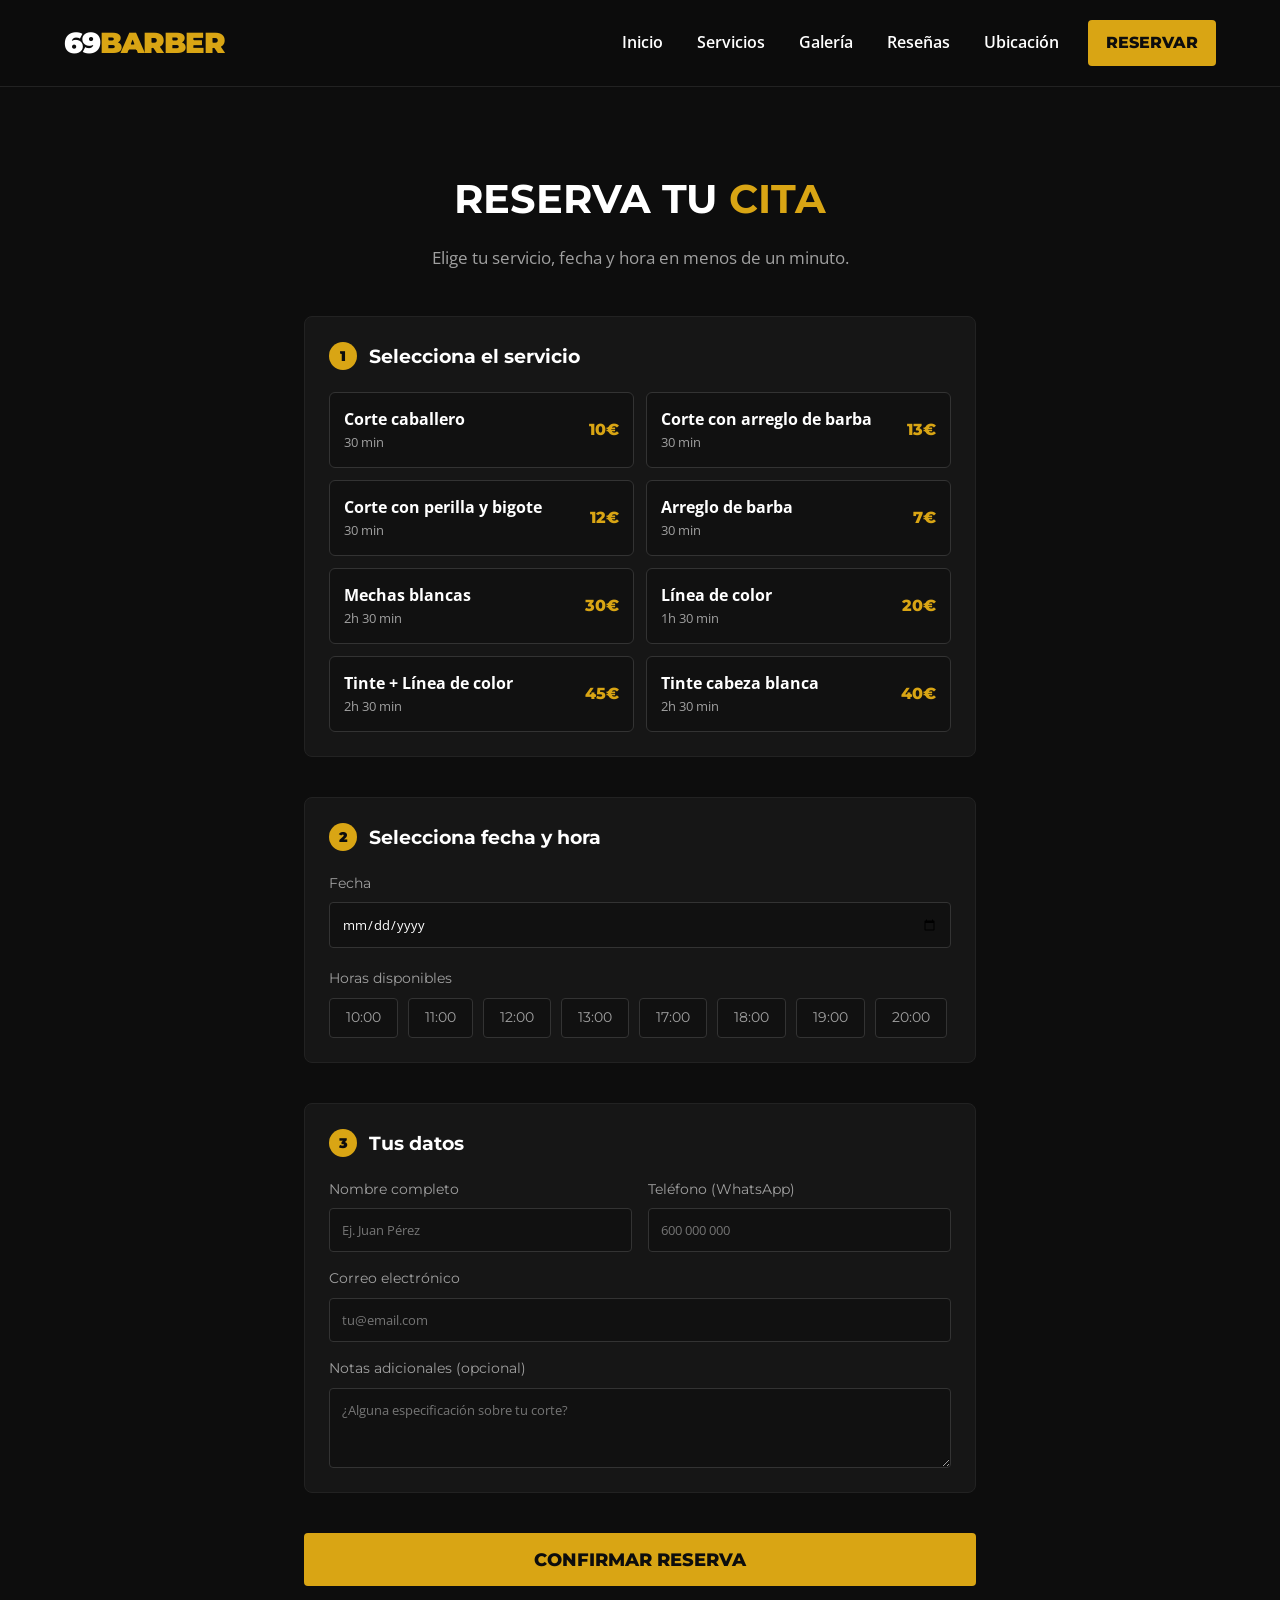
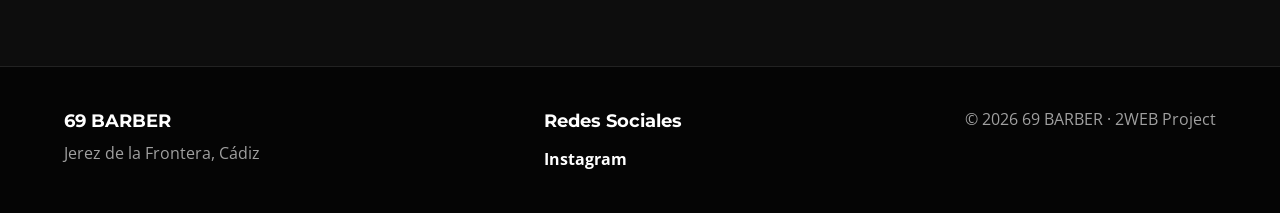
==== reserva.html @ a8b206e9 "Subida de multimedia, cambios en página principal y creación de página de reservas" ====
<!DOCTYPE html>
<html lang="es">
<head>
  <meta charset="UTF-8">
  <meta name="viewport" content="width=device-width, initial-scale=1.0">
  <title>Reserva tu Cita · 69 BARBER</title>
  <link rel="icon" type="image/svg+xml" href="imagenes/logo-69.svg">
  <link rel="stylesheet" href="estilos/estilos.css">
  <link rel="stylesheet" href="estilos/estilos-reserva.css">
  <link rel="preconnect" href="https://fonts.googleapis.com">
  <link rel="preconnect" href="https://fonts.gstatic.com" crossorigin>
  <link href="https://fonts.googleapis.com/css2?family=Montserrat:wght@700;800;900&family=Open+Sans:wght@400;600&family=Permanent+Marker&display=swap" rel="stylesheet">
</head>
<body>

  <header class="header">
    <a href="index.html" class="logo">69<span>BARBER</span></a>
    <input type="checkbox" id="menu-toggle" class="menu-toggle-input" aria-label="Abrir menú">
    <label for="menu-toggle" class="menu-toggle" aria-label="Menú hamburguesa">
      <span></span><span></span><span></span>
    </label>
    <nav class="nav">
      <a href="index.html#inicio">Inicio</a>
      <a href="index.html#servicios">Servicios</a>
      <a href="index.html#galeria">Galería</a>
      <a href="index.html#resenas">Reseñas</a>
      <a href="index.html#ubicacion">Ubicación</a>
      <a href="reserva.html" class="btn btn-mostaza nav-reservar">Reservar</a>
    </nav>
  </header>

  <section class="seccion seccion-reserva">
    <div class="contenedor">
      <h2>RESERVA TU <span class="texto-mostaza">CITA</span></h2>
      <p class="seccion-subtitulo">Elige tu servicio, fecha y hora en menos de un minuto.</p>

      <form class="form-reserva" action="#" method="POST">
        
        <div class="paso-reserva">
          <h3 class="paso-titulo"><span>1</span> Selecciona el servicio</h3>
          <div class="grid-reserva-servicios">
            
            <label class="tarjeta-opcion">
              <input type="radio" name="servicio" value="corte-caballero" required>
              <div class="opcion-contenido">
                <div>
                  <strong>Corte caballero</strong>
                  <p>30 min</p>
                </div>
                <span class="precio">10€</span>
              </div>
            </label>

            <label class="tarjeta-opcion">
              <input type="radio" name="servicio" value="corte-barba">
              <div class="opcion-contenido">
                <div>
                  <strong>Corte con arreglo de barba</strong>
                  <p>30 min</p>
                </div>
                <span class="precio">13€</span>
              </div>
            </label>

            <label class="tarjeta-opcion">
              <input type="radio" name="servicio" value="corte-perilla">
              <div class="opcion-contenido">
                <div>
                  <strong>Corte con perilla y bigote</strong>
                  <p>30 min</p>
                </div>
                <span class="precio">12€</span>
              </div>
            </label>

            <label class="tarjeta-opcion">
              <input type="radio" name="servicio" value="arreglo-barba">
              <div class="opcion-contenido">
                <div>
                  <strong>Arreglo de barba</strong>
                  <p>30 min</p>
                </div>
                <span class="precio">7€</span>
              </div>
            </label>

            <label class="tarjeta-opcion">
              <input type="radio" name="servicio" value="mechas-blancas">
              <div class="opcion-contenido">
                <div>
                  <strong>Mechas blancas</strong>
                  <p>2h 30 min</p>
                </div>
                <span class="precio">30€</span>
              </div>
            </label>

            <label class="tarjeta-opcion">
              <input type="radio" name="servicio" value="linea-color">
              <div class="opcion-contenido">
                <div>
                  <strong>Línea de color</strong>
                  <p>1h 30 min</p>
                </div>
                <span class="precio">20€</span>
              </div>
            </label>

            <label class="tarjeta-opcion">
              <input type="radio" name="servicio" value="tinte-linea">
              <div class="opcion-contenido">
                <div>
                  <strong>Tinte + Línea de color</strong>
                  <p>2h 30 min</p>
                </div>
                <span class="precio">45€</span>
              </div>
            </label>

            <label class="tarjeta-opcion">
              <input type="radio" name="servicio" value="tinte-blanco">
              <div class="opcion-contenido">
                <div>
                  <strong>Tinte cabeza blanca</strong>
                  <p>2h 30 min</p>
                </div>
                <span class="precio">40€</span>
              </div>
            </label>

          </div>
        </div>

        <div class="paso-reserva">
          <h3 class="paso-titulo"><span>2</span> Selecciona fecha y hora</h3>
          <div class="grid-fecha-hora">
            <div class="campo-grupo">
              <label for="fecha">Fecha</label>
              <input type="date" id="fecha" name="fecha" class="input-form" required>
            </div>
            
            <div class="campo-grupo">
              <label>Horas disponibles</label>
              <div class="grid-horas">
                <label class="hora-opcion"><input type="radio" name="hora" value="10:00" required><span>10:00</span></label>
                <label class="hora-opcion"><input type="radio" name="hora" value="11:00"><span>11:00</span></label>
                <label class="hora-opcion"><input type="radio" name="hora" value="12:00"><span>12:00</span></label>
                <label class="hora-opcion"><input type="radio" name="hora" value="13:00"><span>13:00</span></label>
                <label class="hora-opcion"><input type="radio" name="hora" value="17:00"><span>17:00</span></label>
                <label class="hora-opcion"><input type="radio" name="hora" value="18:00"><span>18:00</span></label>
                <label class="hora-opcion"><input type="radio" name="hora" value="19:00"><span>19:00</span></label>
                <label class="hora-opcion"><input type="radio" name="hora" value="20:00"><span>20:00</span></label>
              </div>
            </div>
          </div>
        </div>

        <div class="paso-reserva">
          <h3 class="paso-titulo"><span>3</span> Tus datos</h3>
          <div class="grid-datos">
            <div class="campo-grupo">
              <label for="nombre">Nombre completo</label>
              <input type="text" id="nombre" name="nombre" placeholder="Ej. Juan Pérez" class="input-form" required>
            </div>
            <div class="campo-grupo">
              <label for="telefono">Teléfono (WhatsApp)</label>
              <input type="tel" id="telefono" name="telefono" placeholder="600 000 000" class="input-form" required>
            </div>
            <div class="campo-grupo campo-full">
              <label for="email">Correo electrónico</label>
              <input type="email" id="email" name="email" placeholder="tu@email.com" class="input-form" required>
            </div>
            <div class="campo-grupo campo-full">
              <label for="notas">Notas adicionales (opcional)</label>
              <textarea id="notas" name="notas" rows="3" placeholder="¿Alguna especificación sobre tu corte?" class="input-form"></textarea>
            </div>
          </div>
        </div>

        <button type="submit" class="btn btn-mostaza btn-confirmar">Confirmar reserva</button>
      </form>
    </div>
  </section>

  <footer class="footer">
    <div>
      <h3>69 BARBER</h3>
      <p>Jerez de la Frontera, Cádiz</p>
    </div>
    <div class="footer-contacto">
      <h3>Redes Sociales</h3>
      <div class="redes-sociales">
        <a href="https://www.instagram.com/69thebarber_/" target="_blank" rel="noopener noreferrer">Instagram</a>
      </div>
    </div>
    <div>
      <p>&copy; 2026 69 BARBER · 2WEB Project</p>
    </div>
  </footer>

</body>
</html>
---- estilos/estilos.css ----
:root {
  --negro-fondo: #0d0d0d;
  --negro-tarjeta: #161616;
  --blanco: #ffffff;
  --gris-texto: #a0a0a0;
  --mostaza: #d9a514;
  --mostaza-hover: #e7b92a;
  --fuente-titulo: 'Montserrat', sans-serif;
  --fuente-cuerpo: 'Open Sans', sans-serif;
  --fuente-grafiti: 'Permanent Marker', cursive;
}

* {
  box-sizing: border-box;
  margin: 0;
  padding: 0;
}

body {
  background-color: var(--negro-fondo);
  color: var(--blanco);
  font-family: var(--fuente-cuerpo);
  line-height: 1.6;
}

.texto-mostaza { color: var(--mostaza); }

.subrayado-mostaza {
  text-decoration: underline;
  text-decoration-color: var(--mostaza);
  text-decoration-thickness: 3px;
  text-underline-offset: 6px;
}

.contenedor {
  max-width: 1200px;
  margin: 0 auto;
}

.btn {
  display: inline-block;
  padding: 12px 24px;
  font-family: var(--fuente-titulo);
  font-weight: 800;
  text-transform: uppercase;
  text-decoration: none;
  border-radius: 4px;
  transition: 0.3s;
}

.btn-mostaza {
  background-color: var(--mostaza);
  color: var(--negro-fondo);
}

.btn-mostaza:hover {
  background-color: var(--mostaza-hover);
  transform: translateY(-2px);
}

.btn-borde {
  border: 2px solid var(--blanco);
  color: var(--blanco);
}

.btn-borde:hover {
  background-color: var(--blanco);
  color: var(--negro-fondo);
}

.header {
  display: flex;
  justify-content: space-between;
  align-items: center;
  padding: 20px 5%;
  background-color: rgba(13, 13, 13, 0.95);
  position: sticky;
  top: 0;
  z-index: 9999;
  border-bottom: 1px solid #222;
}

.logo {
  font-family: var(--fuente-titulo);
  font-size: 1.8rem;
  font-weight: 900;
  letter-spacing: -1px;
  text-decoration: none;
  color: var(--blanco);
}

.logo span { color: var(--mostaza); }

.logo-img {
  max-height: 56px;
  max-width: 240px;
  width: auto;
  height: auto;
  display: block;
}

.nav a:not(.btn) {
  color: var(--blanco);
  text-decoration: none;
  margin: 0 15px;
  font-weight: 600;
  transition: 0.3s;
}

.nav a:not(.btn):hover {
  color: var(--mostaza);
  text-decoration: underline;
  text-decoration-thickness: 3px;
  text-underline-offset: 6px;
}

.nav-reservar {
  margin: 0 0 0 10px;
  padding: 10px 18px;
}

.menu-toggle-input {
  display: none;
}

.menu-toggle {
  display: none;
  cursor: pointer;
  flex-direction: column;
  gap: 5px;
  padding: 6px;
}

.menu-toggle span {
  display: block;
  width: 30px;
  height: 3px;
  background-color: var(--blanco);
  border-radius: 2px;
}

.hero {
  height: 100vh;
  display: flex;
  align-items: center;
  justify-content: center;
  text-align: center;
  padding: 0 20px 20px 20px;
  background: linear-gradient(120deg, rgba(13,13,13,0.3) 0%, rgba(13,13,13,0.4) 60%),
              url('../imagenes/local/download.gif') center/cover fixed no-repeat ;
  background-blend-mode:color-burn;
  
  position: relative;
  overflow: hidden;
}

.barber-pole {
  position: absolute;
  top: 50%;
  transform: translateY(-50%);
  width: 42px;
  height: 220px;
  border-radius: 8px;
  background:
    repeating-linear-gradient(
      55deg,
      #2a6fd6 0 9px,
      #ffffff 9px 18px,
      #e63946 18px 27px,
      #ffffff 27px 36px
    );
  box-shadow: 0 8px 20px rgba(0, 0, 0, 0.55);
}

.barber-pole::before,
.barber-pole::after {
  content: "";
  position: absolute;
  left: 0;
  right: 0;
  height: 20px;
  background: linear-gradient(180deg, #d7d7d7, #8a8a8a);
}

.barber-pole::before {
  top: -14px;
  height: 20px;
  border-radius: 8px 8px 0 0;
}

.barber-pole::after {
  bottom: -14px;
  background: linear-gradient(0deg, #d7d7d7, #8a8a8a);
  border-radius: 0 0 8px 8px;
}

.barber-pole-izq { left: 6%; }
.barber-pole-der { right: 6%; }

.badge {
  background-color: var(--mostaza);
  color: var(--negro-fondo);
  padding: 4px 12px;
  font-size: 1rem;
  font-weight: 800;
  letter-spacing: 2px;
  border-radius: 3px;
}

.hero-wordmark {
  font-family: var(--fuente-grafiti);
  font-size: clamp(4.5rem, 14vw, 9rem);
  line-height: 1;
  letter-spacing: 2px;
  margin: 18px 0;
  color: var(--blanco);
  text-shadow: 4px 4px 0 rgba(0, 0, 0, 0.5);
}

.hero-logo {
  max-width: min(620px, 82vw);
  width: 100%;
  height: auto;
  display: block;
  margin: 18px auto;
}

.hero-wordmark span {
  color: var(--mostaza);
  display: block;
}

.hero p {
  color: var(--gris-texto);
  font-size: 1.2rem;
  max-width: 620px;
  margin: 0 auto 20px;
}

.hero-valoracion {
  display: flex;
  align-items: center;
  justify-content: center;
  gap: 10px;
  margin-bottom: 25px;
  flex-wrap: wrap;
}

.estrellas {
  color: var(--mostaza);
  font-size: 1.1rem;
  letter-spacing: 2px;
}

.valoracion-num {
  font-family: var(--fuente-titulo);
  font-weight: 900;
  font-size: 1.2rem;
}

.valoracion-texto {
  color: var(--gris-texto);
  font-size: 0.95rem;
}

.hero-btns .btn { margin: 0 10px; }

.franja-confianza {
  border-top: 1px solid rgba(217, 165, 20, 0.35);
  border-bottom: 1px solid rgba(217, 165, 20, 0.35);
  background-color: #0a0a0a;
  padding: 28px 5%;
}

.franja-confianza .contenedor {
  display: flex;
  flex-wrap: wrap;
  justify-content: space-around;
  gap: 24px;
  text-align: center;
}

.franja-numero {
  display: block;
  font-family: var(--fuente-titulo);
  font-weight: 900;
  font-size: 1.9rem;
  color: var(--mostaza);
  line-height: 1.1;
}

.franja-item p {
  color: var(--gris-texto);
  font-size: 0.9rem;
  margin-top: 4px;
  max-width: 220px;
}

.seccion {
  padding: 80px 5%;
}

.seccion h2 {
  font-family: var(--fuente-titulo);
  font-size: 2.5rem;
  text-align: center;
  margin-bottom: 14px;
}

.seccion-subtitulo {
  color: var(--gris-texto);
  font-size: 1.05rem;
  text-align: center;
  max-width: 640px;
  margin: 0 auto 44px;
}

.grid-servicios {
  display: grid;
  grid-template-columns: repeat(auto-fit, minmax(300px, 1fr));
  gap: 18px;
}

.servicio-card {
  background-color: var(--negro-tarjeta);
  border: 1px solid #222;
  border-radius: 8px;
  padding: 24px;
  display: flex;
  justify-content: space-between;
  align-items: center;
  gap: 16px;
  transition: 0.3s;
}

.servicio-card:hover {
  border-color: var(--mostaza);
  transform: translateY(-4px);
  cursor:pointer;
}

.servicio-info h3 {
  font-family: var(--fuente-titulo);
  font-size: 1.05rem;
  margin-bottom: 6px;
}

.servicio-info p {
  color: var(--gris-texto);
  font-size: 0.9rem;
}

.servicio-precio {
  font-family: var(--fuente-titulo);
  font-size: 1.4rem;
  font-weight: 900;
  color: var(--mostaza);
  white-space: nowrap;
  text-align: right;
}

.servicio-precio span {
  display: block;
  font-family: var(--fuente-cuerpo);
  font-size: 0.75rem;
  font-weight: 600;
  color: var(--gris-texto);
}

.servicios-btns,
.resenas-btns {
  text-align: center;
  margin-top: 36px;
}

.galeria {
  background-color: #0a0a0a;
}

.grid-galeria {
  display: grid;
  grid-template-columns: repeat(2, 1fr);
  grid-template-rows: repeat(2, 300px);
  gap: 18px;
}

.galeria-grande {
  grid-row: span 2;
}

.galeria-item {
  border-radius: 10px;
  overflow: hidden;
}

.galeria-mockup {
  width: 100%;
  height: 100%;
  display: flex;
  align-items: center;
  justify-content: center;
  background: linear-gradient(145deg, #232323, #101010);
  border: 1px dashed #333;
  border-radius: 10px;
}

.galeria-mockup span {
  font-family: var(--fuente-titulo);
  font-weight: 800;
  letter-spacing: 3px;
  font-size: 0.9rem;
  color: #666;
}

.galeria-item img {
  width: 100%;
  height: 100%;
  object-fit: cover;
  display: block;
}

.grid-resenas {
  display: grid;
  grid-template-columns: repeat(auto-fit, minmax(300px, 1fr));
  gap: 20px;
}

.resena-card {
  background-color: var(--negro-tarjeta);
  border: 1px solid #222;
  border-radius: 10px;
  padding: 24px;
}

.resena-cabecera {
  display: flex;
  justify-content: space-between;
  align-items: center;
  gap: 12px;
  margin-bottom: 12px;
}

.resena-nombre {
  font-family: var(--fuente-titulo);
  font-weight: 800;
  font-size: 0.95rem;
}

.resena-card p {
  color: var(--gris-texto);
  font-size: 0.95rem;
}

.ubicacion {
  padding: 80px 5%;
  text-align: center;
}

.contenedor-ubicacion {
  max-width: 1200px;
  margin: 0 auto;
}

.ubicacion h2 {
  font-family: var(--fuente-titulo);
  font-size: 2.5rem;
  margin: 15px 0 10px;
}

.ubicacion-subtitulo {
  color: var(--gris-texto);
  font-size: 1.1rem;
  max-width: 600px;
  margin: 0 auto 40px;
}

.rejilla-ubicacion {
  display: grid;
  grid-template-columns: 1fr 1.4fr;
  gap: 30px;
  align-items: stretch;
  text-align: left;
}

.tarjeta-ubicacion {
  background-color: var(--negro-tarjeta);
  border: 1px solid #222;
  border-radius: 8px;
  padding: 30px;
  display: flex;
  flex-direction: column;
  transition: 0.3s;
}

.tarjeta-ubicacion:hover {
  border-color: var(--mostaza);
  transform: translateY(-5px);
}

.tarjeta-ubicacion h3 {
  font-family: var(--fuente-titulo);
  font-size: 1.1rem;
  letter-spacing: 1px;
  color: var(--mostaza);
  margin-bottom: 20px;
}

.lista-ubicacion {
  list-style: none;
  padding: 0;
  margin: 0 0 25px;
  display: flex;
  flex-direction: column;
  gap: 18px;
}

.lista-ubicacion li {
  display: flex;
  align-items: flex-start;
  gap: 14px;
}

.lista-ubicacion svg {
  flex-shrink: 0;
  color: var(--mostaza);
  margin-top: 3px;
}

.lista-ubicacion strong {
  display: block;
  font-family: var(--fuente-titulo);
  font-size: 0.8rem;
  letter-spacing: 1px;
  color: var(--blanco);
  margin-bottom: 2px;
}

.lista-ubicacion span,
.lista-ubicacion a {
  color: var(--gris-texto);
  font-size: 0.95rem;
  text-decoration: none;
}

.lista-ubicacion a:hover {
  color: var(--mostaza);
}

.horario-marco {
  border: 1px solid #222;
  border-radius: 8px;
  padding: 18px 20px;
  margin-bottom: 25px;
}

.horario-marco h4 {
  font-family: var(--fuente-titulo);
  font-size: 0.85rem;
  letter-spacing: 2px;
  color: var(--mostaza);
  margin-bottom: 12px;
}

.lista-horario {
  list-style: none;
  padding: 0;
  margin: 0;
}

.lista-horario li {
  display: flex;
  justify-content: space-between;
  gap: 16px;
  font-size: 0.9rem;
  padding: 5px 0;
  border-bottom: 1px solid rgba(255, 255, 255, 0.05);
}

.lista-horario li:last-child {
  border-bottom: none;
}

.lista-horario li span:first-child {
  color: var(--gris-texto);
}

.lista-horario .cerrado span:last-child {
  color: #b04a4a;
  font-weight: 700;
}

.ubicacion-btns {
  margin-top: auto;
  display: flex;
  flex-wrap: wrap;
  gap: 12px;
}

.mapa-marco {
  border: 1px solid #222;
  border-radius: 8px;
  overflow: hidden;
}

#map {
  width: 100%;
  height: 100%;
  min-height: 480px;
  background-color: var(--negro-fondo);
}

.leaflet-popup-content-wrapper,
.leaflet-popup-tip {
  background-color: var(--negro-tarjeta);
  color: var(--blanco);
  border: 1px solid var(--mostaza);
}

.leaflet-popup-content-wrapper .leaflet-popup-content b {
  font-family: var(--fuente-titulo);
  font-weight: 900;
}

.leaflet-container a.leaflet-popup-close-button {
  color: var(--blanco);
}

.leaflet-container a.leaflet-popup-close-button:hover {
  color: var(--mostaza);
}

.leaflet-control-zoom a {
  background-color: var(--negro-tarjeta);
  color: var(--blanco);
  border-color: #222;
}

.leaflet-control-zoom a:hover {
  color: var(--mostaza);
}

.leaflet-control-attribution {
  background: rgba(13, 13, 13, 0.85) !important;
  color: var(--gris-texto) !important;
}

.leaflet-control-attribution a {
  color: var(--gris-texto) !important;
}

.footer {
  padding: 40px 5%;
  background-color: #050505;
  display: flex;
  justify-content: space-between;
  align-items: flex-start;
  gap: 24px;
  flex-wrap: wrap;
  border-top: 1px solid #222;
  color: var(--gris-texto);
}

.footer h3 {
  font-family: var(--fuente-titulo);
  font-size: 1.1rem;
  margin-bottom: 6px;
  color: var(--blanco);
}

.footer-contacto {
  display: flex;
  flex-direction: column;
  align-items: flex-start;
  gap: 6px;
}

.footer-legal a {
  color: var(--gris-texto);
  text-decoration: none;
}

.footer-legal a:hover {
  color: var(--mostaza);
  text-decoration: underline;
}

.redes-sociales {
  display: flex;
  align-items: center;
  gap: 14px;
  flex-wrap: wrap;
}

.redes-sociales a {
  color: var(--blanco);
  text-decoration: none;
  font-weight: 700;
  display: inline-block;
}

.redes-sociales a:hover {
  color: var(--mostaza);
  text-decoration: underline;
}

@media (max-width: 768px) {
  .header {
    position: sticky;
    top: 0;
    flex-wrap: wrap;
    justify-content: space-between;
    gap: 12px;
    padding: 18px 4%;
  }

  .menu-toggle {
    display: flex;
    order: 2;
    position: absolute;
    top: 18px;
    right: 18px;
    z-index: 200;
  }

  .nav {
    display: none;
    width: 100%;
    flex-direction: column;
    align-items: center;
    gap: 0;
    margin-top: 70px;
    background-color: rgba(13, 13, 13, 0.95);
    border-radius: 10px;
    overflow: hidden;
    padding-bottom: 10px;
  }

  .menu-toggle-input:checked + .menu-toggle + .nav {
    display: flex;
  }

  .nav a:not(.btn) {
    display: block;
    width: 100%;
    margin: 0;
    padding: 14px 0;
    border-top: 1px solid rgba(255, 255, 255, 0.06);
    text-align: center;
  }

  .nav a:first-of-type {
    border-top: none;
  }

  .nav-reservar {
    margin: 12px auto 6px;
    width: 100%;
    max-width: 240px;
    text-align: center;
  }

  .hero {
    height: auto;
    min-height: 88vh;
    padding-top: 60px;
  }

  .barber-pole {
    width: 26px;
    height: 160px;
  }

  .barber-pole-izq { left: 3%; }
  .barber-pole-der { right: 3%; }

  .hero p {
    font-size: 1rem;
    max-width: 100%;
  }

  .hero-btns {
    display: flex;
    flex-direction: column;
    gap: 14px;
    align-items: center;
  }

  .hero-btns .btn {
    width: 100%;
    min-width: 0;
    margin: 0;
  }

  .seccion {
    padding: 60px 5%;
  }

  .seccion h2 {
    font-size: 2rem;
  }

  .grid-galeria {
    grid-template-columns: 1fr;
    grid-template-rows: 300px 220px 220px;
  }

  .galeria-grande {
    grid-row: auto;
  }

  .franja-confianza .contenedor {
    flex-direction: column;
    gap: 18px;
  }

  .footer {
    flex-direction: column;
    justify-content: center;
    align-items: flex-start;
    text-align: left;
    padding: 30px 5%;
  }
}

@media (max-width: 900px) {
  .rejilla-ubicacion {
    grid-template-columns: 1fr;
  }

  #map {
    min-height: 340px;
  }

  .ubicacion h2 {
    font-size: 2rem;
  }

  .ubicacion {
    padding: 60px 5%;
  }
}
---- estilos/estilos-reserva.css ----
/* --- ESTILOS DE LA PÁGINA DE RESERVA --- */
.seccion-reserva { max-width: 800px; margin: 0 auto; }
.form-reserva { display: flex; flex-direction: column; gap: 40px; }

.paso-reserva {
  background-color: var(--negro-tarjeta);
  border: 1px solid #222;
  border-radius: 8px;
  padding: 24px;
}

.paso-titulo {
  font-family: var(--fuente-titulo);
  font-size: 1.2rem;
  margin-bottom: 20px;
  display: flex;
  align-items: center;
  gap: 12px;
}

.paso-titulo span {
  background-color: var(--mostaza);
  color: var(--negro-fondo);
  width: 28px;
  height: 28px;
  border-radius: 50%;
  display: inline-flex;
  align-items: center;
  justify-content: center;
  font-weight: 900;
  font-size: 0.9rem;
}

.grid-reserva-servicios {
  display: grid;
  grid-template-columns: repeat(auto-fit, minmax(240px, 1fr));
  gap: 12px;
}

.tarjeta-opcion { position: relative; cursor: pointer; }
.tarjeta-opcion input { position: absolute; opacity: 0; }

.opcion-contenido {
  border: 1px solid #333;
  border-radius: 6px;
  padding: 14px;
  display: flex;
  justify-content: space-between;
  align-items: center;
  background: #111;
  transition: 0.2s;
}

.opcion-contenido p { font-size: 0.8rem; color: var(--gris-texto); }
.opcion-contenido .precio { font-family: var(--fuente-titulo); font-weight: 800; color: var(--mostaza); }

.tarjeta-opcion input:checked + .opcion-contenido {
  border-color: var(--mostaza);
  background-color: rgba(217, 165, 20, 0.1);
}

.grid-fecha-hora { display: grid; gap: 20px; }

.campo-grupo { display: flex; flex-direction: column; gap: 8px; }
.campo-grupo label { font-family: var(--fuente-titulo); font-size: 0.85rem; color: var(--gris-texto); }

.input-form {
  background: #111;
  border: 1px solid #333;
  border-radius: 4px;
  padding: 12px;
  color: var(--blanco);
  font-family: var(--fuente-cuerpo);
  outline: none;
}

.input-form:focus { border-color: var(--mostaza); }

.grid-horas { display: flex; flex-wrap: wrap; gap: 10px; }
.hora-opcion input { display: none; }
.hora-opcion span {
  display: inline-block;
  padding: 8px 16px;
  background: #111;
  border: 1px solid #333;
  border-radius: 4px;
  cursor: pointer;
  font-family: var(--fuente-titulo);
  font-size: 0.85rem;
}

.hora-opcion input:checked + span {
  background: var(--mostaza);
  color: var(--negro-fondo);
  font-weight: 800;
}

.grid-datos { display: grid; grid-template-columns: 1fr 1fr; gap: 16px; }
.campo-full { grid-column: 1 / -1; }

.btn-confirmar { width: 100%; border: none; cursor: pointer; padding: 16px; font-size: 1.1rem; }
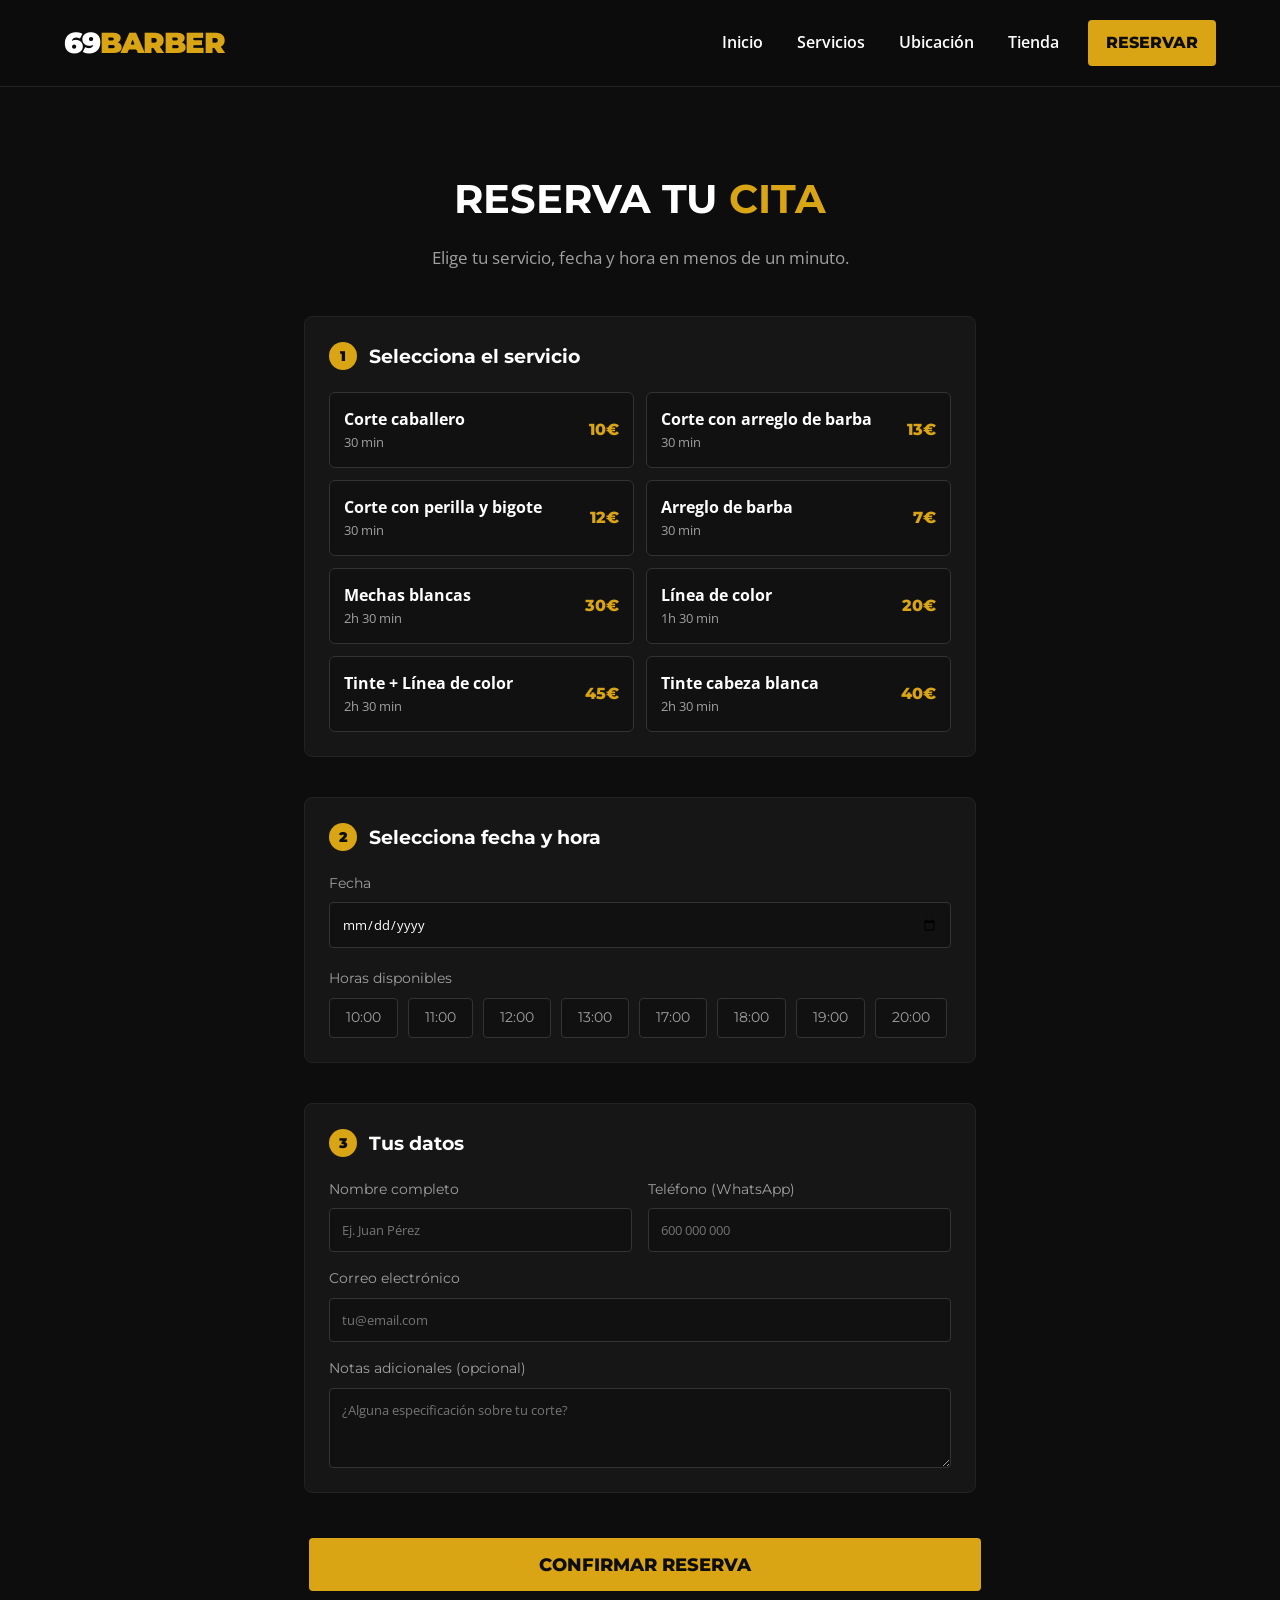
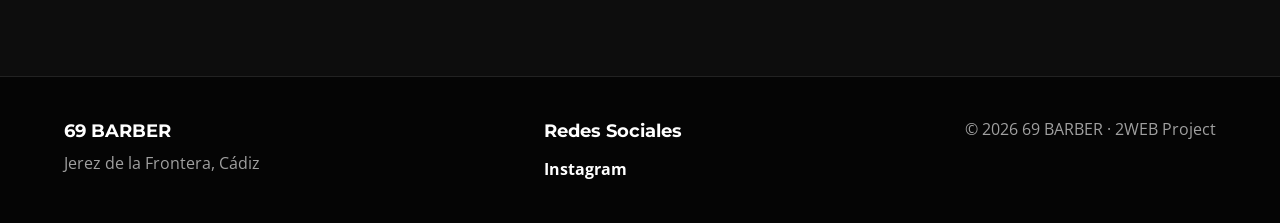
==== commit 3ecc2682: "Edición página de la tienda y corrección de enlaces" ====
--- a/reserva.html
+++ b/reserva.html
@@ -22,9 +22,8 @@
     <nav class="nav">
       <a href="index.html#inicio">Inicio</a>
       <a href="index.html#servicios">Servicios</a>
-      <a href="index.html#galeria">Galería</a>
-      <a href="index.html#resenas">Reseñas</a>
       <a href="index.html#ubicacion">Ubicación</a>
+      <a href="Tienda.html">Tienda</a>
       <a href="reserva.html" class="btn btn-mostaza nav-reservar">Reservar</a>
     </nav>
   </header>
--- a/estilos/estilos.css
+++ b/estilos/estilos.css
@@ -39,7 +39,8 @@
 
 .btn {
   display: inline-block;
-  padding: 12px 24px;
+  padding: 10px 16px;
+  margin: 5px;
   font-family: var(--fuente-titulo);
   font-weight: 800;
   text-transform: uppercase;
@@ -147,7 +148,7 @@
   text-align: center;
   padding: 0 20px 20px 20px;
   background: linear-gradient(120deg, rgba(13,13,13,0.3) 0%, rgba(13,13,13,0.4) 60%),
-              url('../imagenes/local/download.gif') center/cover fixed no-repeat ;
+              url('../imagenes/local/video-final.webp') center/cover fixed no-repeat ;
   background-blend-mode:color-burn;
   
   position: relative;
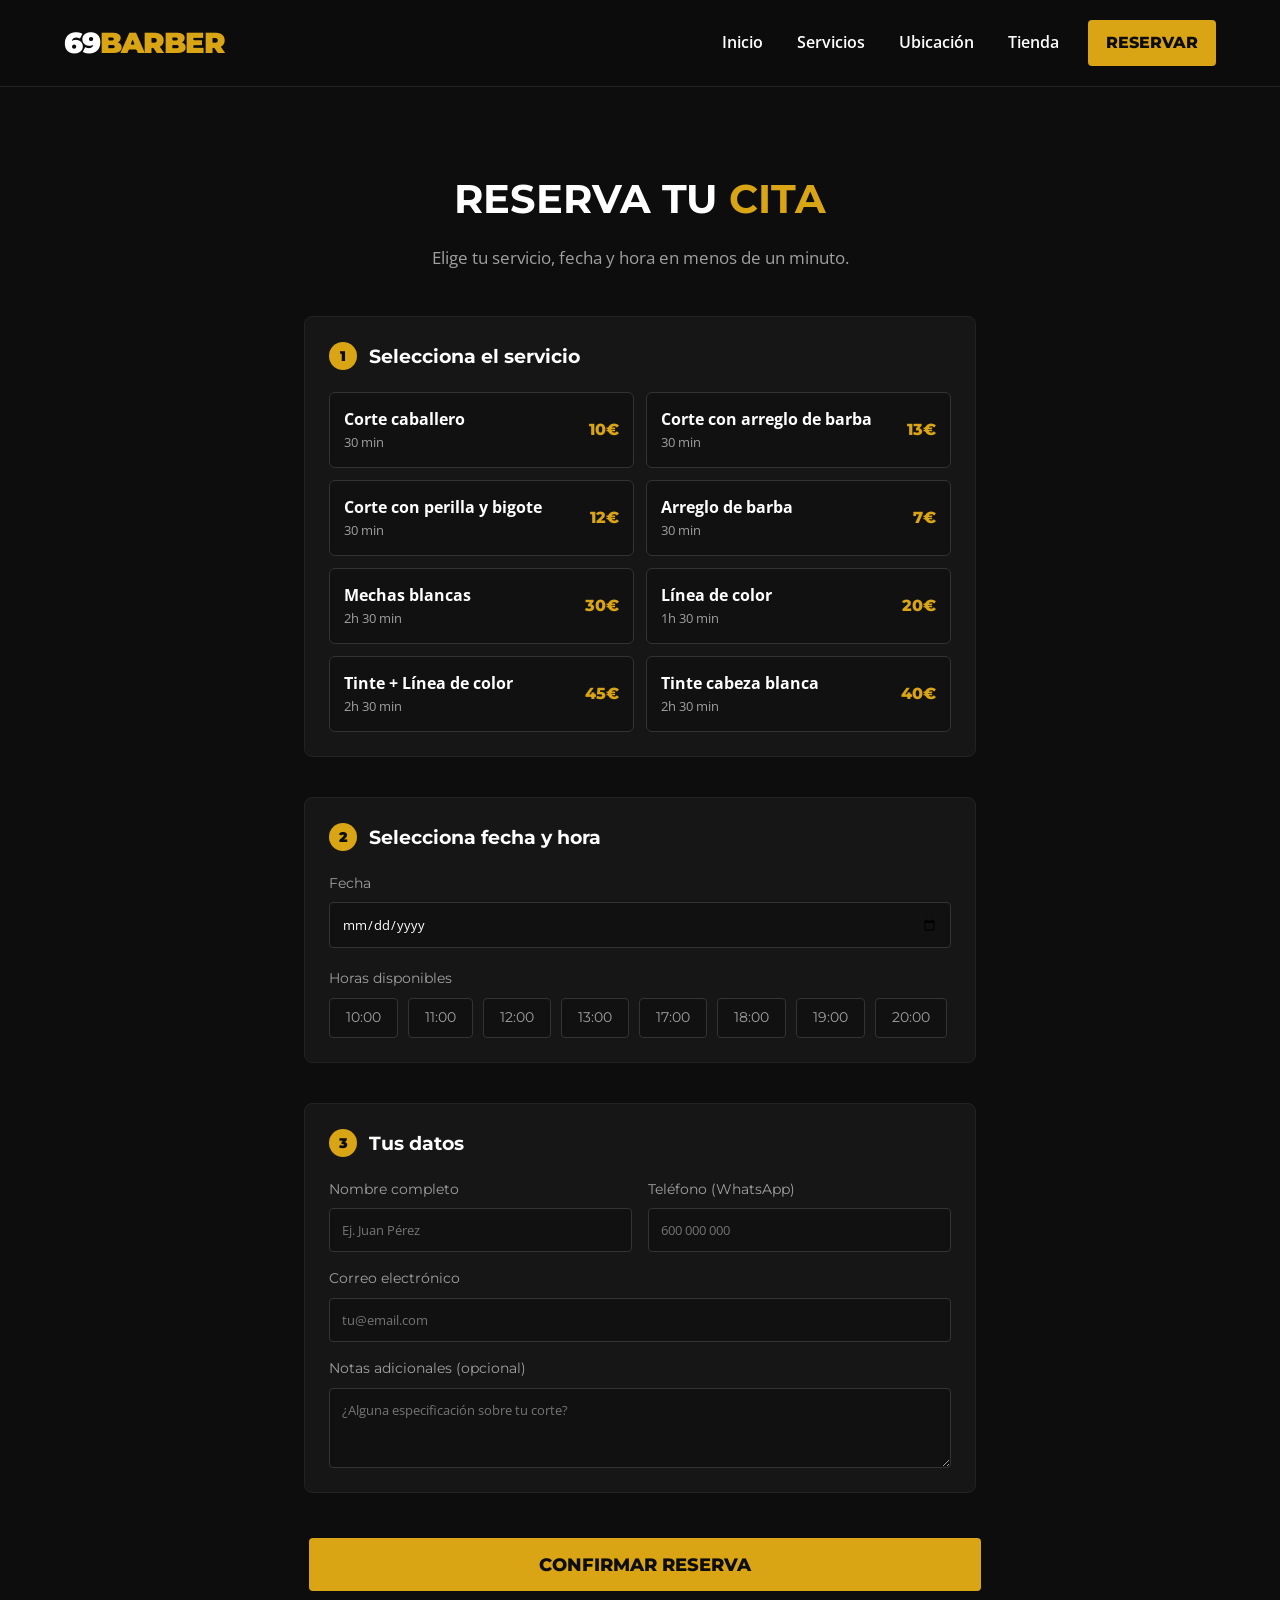
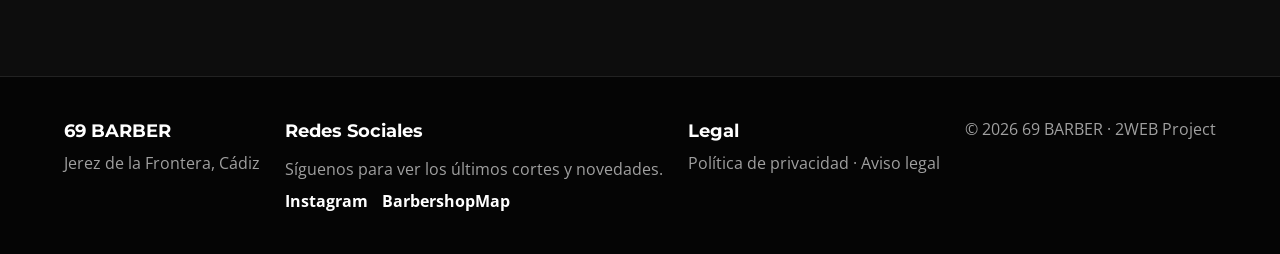
==== commit d5d2595c: "Corrección de footer y diseño móvil" ====
--- a/reserva.html
+++ b/reserva.html
@@ -181,16 +181,23 @@
     </div>
   </section>
 
-  <footer class="footer">
+  <footer id="contacto" class="footer">
     <div>
       <h3>69 BARBER</h3>
       <p>Jerez de la Frontera, Cádiz</p>
     </div>
     <div class="footer-contacto">
       <h3>Redes Sociales</h3>
+      <p>Síguenos para ver los últimos cortes y novedades.</p>
       <div class="redes-sociales">
         <a href="https://www.instagram.com/69thebarber_/" target="_blank" rel="noopener noreferrer">Instagram</a>
+        <a href="https://barbershopmap.com/barberias/cadiz/jerez-de-la-frontera/69thebarber-1284" target="_blank" rel="noopener noreferrer">BarbershopMap</a>
       </div>
+    </div>
+    <div>
+      <h3>Legal</h3>
+      <!-- POLÍTICAS: enlaces placeholder para futuras páginas. -->
+      <p class="footer-legal"><a href="#contacto">Política de privacidad</a> · <a href="#contacto">Aviso legal</a></p>
     </div>
     <div>
       <p>&copy; 2026 69 BARBER · 2WEB Project</p>
--- a/estilos/estilos.css
+++ b/estilos/estilos.css
@@ -105,14 +105,29 @@
   text-decoration: none;
   margin: 0 15px;
   font-weight: 600;
-  transition: 0.3s;
+  position: relative;
+  transition: color 0.3s;
+}
+
+.nav a:not(.btn)::after {
+  content: "";
+  position: absolute;
+  left: 50%;
+  bottom: -6px;
+  width: 0;
+  height: 3px;
+  background-color: var(--mostaza);
+  border-radius: 2px;
+  transform: translateX(-50%);
+  transition: width 0.3s ease 0.15s;
 }
 
 .nav a:not(.btn):hover {
   color: var(--mostaza);
-  text-decoration: underline;
-  text-decoration-thickness: 3px;
-  text-underline-offset: 6px;
+}
+
+.nav a:not(.btn):hover::after {
+  width: 100%;
 }
 
 .nav-reservar {
@@ -381,36 +396,31 @@
 .grid-galeria {
   display: grid;
   grid-template-columns: repeat(2, 1fr);
-  grid-template-rows: repeat(2, 300px);
+  grid-template-rows: repeat(3, 220px);
   gap: 18px;
 }
 
 .galeria-grande {
-  grid-row: span 2;
+  grid-row: span 3;
+}
+
+.galeria-oculta {
+  display: none;
 }
 
 .galeria-item {
   border-radius: 10px;
   overflow: hidden;
-}
-
-.galeria-mockup {
-  width: 100%;
-  height: 100%;
-  display: flex;
-  align-items: center;
-  justify-content: center;
-  background: linear-gradient(145deg, #232323, #101010);
-  border: 1px dashed #333;
-  border-radius: 10px;
-}
-
-.galeria-mockup span {
-  font-family: var(--fuente-titulo);
-  font-weight: 800;
-  letter-spacing: 3px;
-  font-size: 0.9rem;
-  color: #666;
+  position: relative;
+  cursor: pointer;
+  border: 1px solid #222;
+  transition: 0.3s;
+}
+
+.galeria-item:hover {
+  border-color: var(--mostaza);
+  transform: translateY(-4px);
+  box-shadow: 0 10px 30px rgba(0, 0, 0, 0.5);
 }
 
 .galeria-item img {
@@ -420,6 +430,91 @@
   display: block;
 }
 
+.galeria-mas-num {
+  position: absolute;
+  inset: 0;
+  display: flex;
+  align-items: center;
+  justify-content: center;
+  background-color: rgba(13, 13, 13, 0.55);
+  color: var(--blanco);
+  font-family: var(--fuente-titulo);
+  font-weight: 900;
+  font-size: 3rem;
+  text-shadow: 0 4px 12px rgba(0, 0, 0, 0.6);
+  transition: 0.3s;
+}
+
+.galeria-item:hover .galeria-mas-num {
+  background-color: rgba(217, 165, 20, 0.4);
+}
+
+.lightbox {
+  position: fixed;
+  inset: 0;
+  z-index: 10000;
+  background-color: rgba(0, 0, 0, 0.92);
+  display: flex;
+  align-items: center;
+  justify-content: center;
+  padding: 40px;
+}
+
+.lightbox[hidden] {
+  display: none;
+}
+
+.lightbox-img {
+  max-width: 92vw;
+  max-height: 88vh;
+  object-fit: contain;
+  border-radius: 8px;
+  box-shadow: 0 20px 60px rgba(0, 0, 0, 0.7);
+}
+
+.lightbox-figura {
+  display: flex;
+  align-items: center;
+  justify-content: center;
+}
+
+.lightbox-cerrar {
+  position: absolute;
+  top: 18px;
+  right: 24px;
+  background: none;
+  border: none;
+  color: var(--blanco);
+  font-size: 3rem;
+  line-height: 1;
+  cursor: pointer;
+  z-index: 2;
+}
+
+.lightbox-cerrar:hover {
+  color: var(--mostaza);
+}
+
+.lightbox-nav {
+  position: absolute;
+  top: 50%;
+  transform: translateY(-50%);
+  background: none;
+  border: none;
+  color: var(--blanco);
+  font-size: 3rem;
+  cursor: pointer;
+  padding: 10px;
+  z-index: 2;
+}
+
+.lightbox-nav:hover {
+  color: var(--mostaza);
+}
+
+.lightbox-anterior { left: 18px; }
+.lightbox-siguiente { right: 18px; }
+
 .grid-resenas {
   display: grid;
   grid-template-columns: repeat(auto-fit, minmax(300px, 1fr));
@@ -431,6 +526,13 @@
   border: 1px solid #222;
   border-radius: 10px;
   padding: 24px;
+  transition: 0.3s;
+}
+
+.resena-card:hover {
+  border-color: var(--mostaza);
+  transform: translateY(-4px);
+  box-shadow: 0 10px 30px rgba(0, 0, 0, 0.5);
 }
 
 .resena-cabecera {
@@ -491,6 +593,7 @@
   display: flex;
   flex-direction: column;
   transition: 0.3s;
+  cursor: default;
 }
 
 .tarjeta-ubicacion:hover {
@@ -552,6 +655,7 @@
   border-radius: 8px;
   padding: 18px 20px;
   margin-bottom: 25px;
+  cursor: default;
 }
 
 .horario-marco h4 {
@@ -659,6 +763,7 @@
   flex-wrap: wrap;
   border-top: 1px solid #222;
   color: var(--gris-texto);
+  cursor: default;
 }
 
 .footer h3 {
@@ -802,24 +907,28 @@
 
   .grid-galeria {
     grid-template-columns: 1fr;
-    grid-template-rows: 300px 220px 220px;
+    grid-template-rows: 320px 220px 220px 220px;
   }
 
   .galeria-grande {
     grid-row: auto;
   }
-
+  .franja-item{
+    max-width: 220px;
+    margin: 0 auto;
+  }
   .franja-confianza .contenedor {
     flex-direction: column;
     gap: 18px;
   }
 
   .footer {
-    flex-direction: column;
+    display: flex;
     justify-content: center;
-    align-items: flex-start;
-    text-align: left;
-    padding: 30px 5%;
+    text-align: center;
+  }
+  .footer-contacto {
+    align-items: center;
   }
 }
 
--- a/estilos/estilos-reserva.css
+++ b/estilos/estilos-reserva.css
@@ -98,4 +98,20 @@
 .grid-datos { display: grid; grid-template-columns: 1fr 1fr; gap: 16px; }
 .campo-full { grid-column: 1 / -1; }
 
-.btn-confirmar { width: 100%; border: none; cursor: pointer; padding: 16px; font-size: 1.1rem; }+.btn-confirmar { width: 100%; border: none; cursor: pointer; padding: 16px; font-size: 1.1rem; }
+
+@media (max-width: 768px) {
+  .paso-reserva {
+    align-items: center;
+    display: block;
+    justify-content: center;
+    width:100%;
+  }
+
+  .grid-datos {
+    display:flex;
+    flex-direction: column;
+    align-items:center;
+    justify-content: center;
+  }
+}
